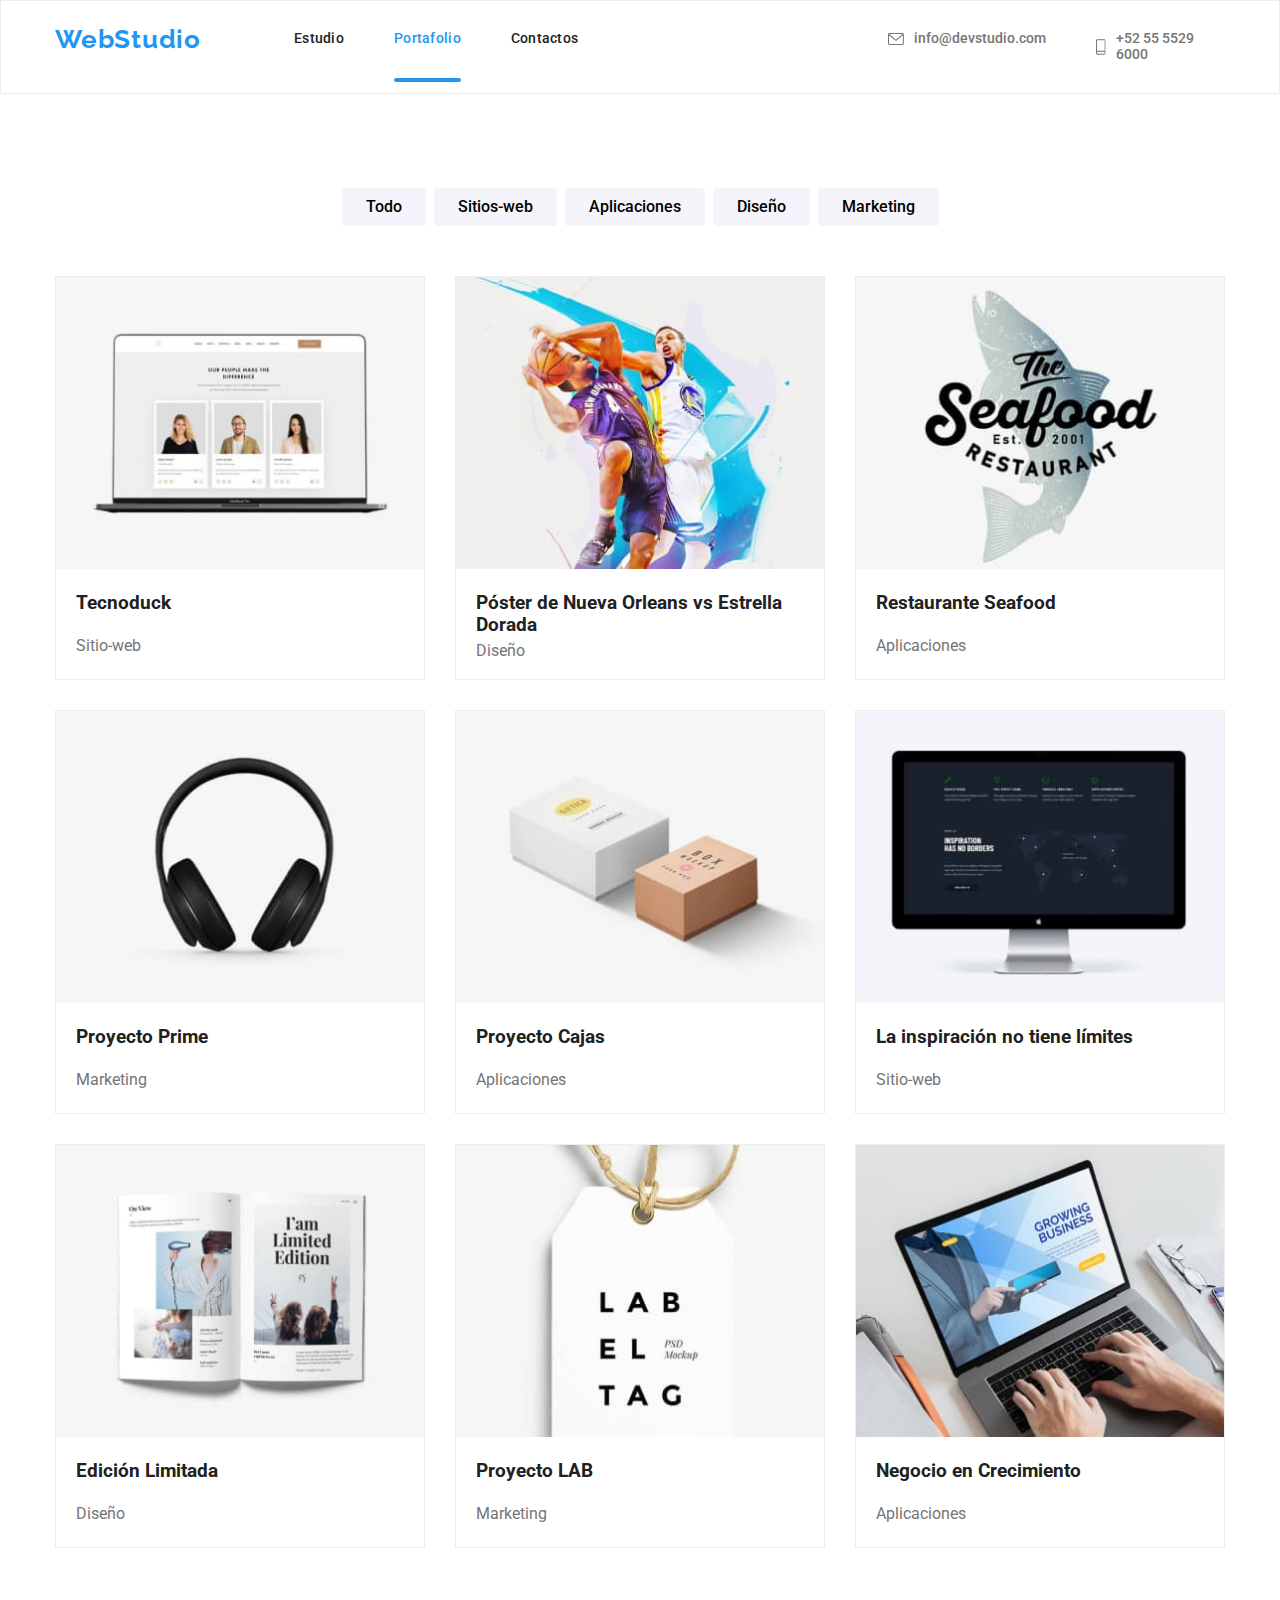
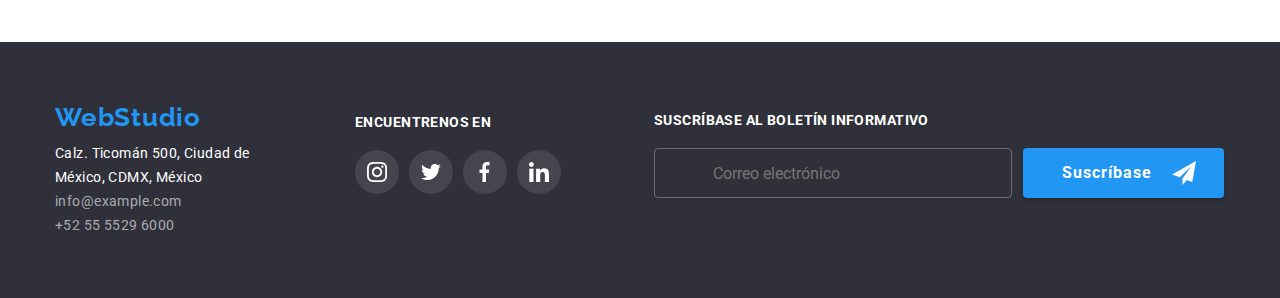
==== portfolio.html @ 2735260f "Initial commit" ====
<!DOCTYPE html>
<html lang="en">
  <head>
    <meta charset="UTF-8" />
    <meta http-equiv="X-UA-Compatible" content="IE=edge" />
    <meta name="viewport" content="width=device-width, initial-scale=1.0" />
    <title>Portafolio</title>
    <link
      rel="stylesheet"
      href="https://cdnjs.cloudflare.com/ajax/libs/modern-normalize/1.0.0/modern-normalize.min.css"
    />
    <link rel="stylesheet" href="./css/main.min.css" />
    <link rel="preconnect" href="https://fonts.googleapis.com" />
    <link rel="preconnect" href="https://fonts.gstatic.com" crossorigin />
    <link
      href="https://fonts.googleapis.com/css2?family=Raleway:ital,wght@0,100;0,200;0,300;0,400;0,500;0,600;0,700;0,800;0,900;1,100;1,200;1,300;1,400;1,500;1,600;1,700;1,800;1,900&family=Roboto:ital,wght@0,100;0,300;0,400;0,500;0,700;0,900;1,100;1,300;1,400;1,500;1,700;1,900&display=swap"
      rel="stylesheet"
    />
  </head>
  <body>
    <header class="header">
      <section>
        <div class="flex container">
          <a class="header__logo logo" href="./index.html">WebStudio</a>
          <nav>
            <ul class="navigation">
              <li class="navigation__page">
                <a href="./index.html">Estudio</a>
              </li>
              <li class="navigation__page current">
                <a href="./portfolio.html">Portafolio</a>
              </li>
              <li class="navigation__page">
                <a href="./contactos.html">Contactos</a>
              </li>
            </ul>
          </nav>
          <ul class="header__contact flex">
            <li class="header__contact-division">
              <a class="header__mail" href="mailto:info@devstudio.com">
                <svg class="header__icon" width="16" height="12">
                  <use
                    href="./images/icons.svg#icon-sobre"
                    width="16"
                    height="12"
                  ></use>
                </svg>
                info@devstudio.com</a
              >
            </li>
            <li>
              <a class="header__phone" href="tel:+525555296000">
                <svg class="header__icon" width="10" height="16">
                  <use href="./images/icons.svg#icon-tel"></use>
                </svg>
                +52 55 5529 6000</a
              >
            </li>
          </ul>
        </div>
      </section>
    </header>
    <main>
      <section class="section">
        <div class="container">
          <ul class="categories__filter flex">
            <li>
              <button class="categories all" type="button">Todo</button>
            </li>
            <li>
              <button class="categories sites" type="button">Sitios-web</button>
            </li>
            <li>
              <button class="categories apps" type="button">
                Aplicaciones
              </button>
            </li>
            <li>
              <button class="categories design" type="button">Diseño</button>
            </li>
            <li>
              <button class="categories marketing" type="button">
                Marketing
              </button>
            </li>
          </ul>
          <ul class="projects flex">
            <li class="projects__card">
              <a href class="not-hv">
                <div class="projects__overlay">
                <img
                  src="./images/tecnoduck.jpg"
                  alt="Tecnoduck"
                  width="370"
                  height="294"
                />
                <span class="projects__overlay-text">
                  Tecnoduck es una plataforma de distribución de coronavirus de última generación. Las compañías usan esta plataforma para el espionaje digital y los ataques a los servidores seguros de la competencia.
                </span>
              </div>
                <div class="projects__type">
                  <h3 class="projects__title">Tecnoduck</h3>
                  <p>Sitio-web</p>
                </div>
              </a>
            </li>
            <li class="projects__card">
              <a href class="not-hv">
                <div class="projects__overlay">
                <img
                  src="./images/poster.jpg"
                  alt="Poster basket"
                  width="370"
                  height="294"
                />
                <span class="projects__overlay-text">
                  Tecnoduck es una plataforma de distribución de coronavirus de última generación. Las compañías usan esta plataforma para el espionaje digital y los ataques a los servidores seguros de la competencia.
                </span>
              </div>
                <div class="projects__type">
                  <h3 class="basket">
                      Póster de Nueva Orleans vs Estrella Dorada
                  </h3>
                <p>Diseño</p>
              </div></a>
            </li>
            <li class="projects__card">
              <a href class="not-hv">
                <div class="projects__overlay">
                <img
                  src="./images/seafood.jpg"
                  alt="Restaurante Seafood"
                  width="370"
                  height="294"
                />
                <span class="projects__overlay-text">
                  Tecnoduck es una plataforma de distribución de coronavirus de última generación. Las compañías usan esta plataforma para el espionaje digital y los ataques a los servidores seguros de la competencia.
                </span>
              </div>
                <div class="projects__type">
                  <h3 class="projects__title">Restaurante Seafood</h3>
                  <p>Aplicaciones</p>
                </div>
              </a>
            </li>
            <li class="projects__card">
              <a href class="not-hv">
                <div class="projects__overlay">
                <img
                  src="./images/prime.jpg"
                  alt="Proyecto Prime"
                  width="370"
                  height="294"
                />
                <span class="projects__overlay-text">
                  Tecnoduck es una plataforma de distribución de coronavirus de última generación. Las compañías usan esta plataforma para el espionaje digital y los ataques a los servidores seguros de la competencia.
                </span>
              </div>
                <div class="projects__type">
                  <h3 class="projects__title">Proyecto Prime</h3>
                  <p>Marketing</p>
                </div>
              </a>
            </li>
            <li class="projects__card">
              <a href class="not-hv">
                <div class="projects__overlay">
                <img
                  src="./images/boxes.jpg"
                  alt="Proyecto cajas"
                  width="370"
                  height="294"
                />
                <span class="projects__overlay-text">
                  Tecnoduck es una plataforma de distribución de coronavirus de última generación. Las compañías usan esta plataforma para el espionaje digital y los ataques a los servidores seguros de la competencia.
                </span>
              </div>
                <div class="projects__type">
                  <h3 class="projects__title">Proyecto Cajas</h3>
                  <p>Aplicaciones</p>
                </div>
              </a>
            </li>
            <li class="projects__card">
              <a href class="not-hv">
                <div class="projects__overlay">
                <img
                  src="./images/inspiration.jpg"
                  alt="La inspiración no tiene límites"
                  width="370"
                  height="294"
                />
                <span class="projects__overlay-text">
                  Tecnoduck es una plataforma de distribución de coronavirus de última generación. Las compañías usan esta plataforma para el espionaje digital y los ataques a los servidores seguros de la competencia.
                </span>
              </div>
                <div class="projects__type">
                  <h3 class="projects__title">La inspiración no tiene límites</h3>
                  <p>Sitio-web</p>
                </div>
              </a>
            </li>
            <li class="projects__card">
              <a href class="not-hv">
                <div class="projects__overlay">
                <img
                  src="./images/limited.jpg"
                  alt="Edición limitada"
                  width="370"
                  height="294"
                />
                <span class="projects__overlay-text">
                  Tecnoduck es una plataforma de distribución de coronavirus de última generación. Las compañías usan esta plataforma para el espionaje digital y los ataques a los servidores seguros de la competencia.
                </span>
              </div>
                <div class="projects__type">
                  <h3 class="projects__title">Edición Limitada</h3>
                  <p>Diseño</p>
                </div>
              </a>
            </li>
            <li class="projects__card">
              <a href class="not-hv">
                <div class="projects__overlay">
                <img
                  src="./images/lab.jpg"
                  alt="Proyecto LAB"
                  width="370"
                  height="294"
                />
                <span class="projects__overlay-text">
                  Tecnoduck es una plataforma de distribución de coronavirus de última generación. Las compañías usan esta plataforma para el espionaje digital y los ataques a los servidores seguros de la competencia.
                </span>
              </div>
                <div class="projects__type">
                  <h3 class="projects__title">Proyecto LAB</h3>
                  <p>Marketing</p>
                </div>
              </a>
            </li>
            <li class="projects__card">
              <a href class="not-hv">
                <div class="projects__overlay">
                <img
                  src="./images/growing.jpg"
                  alt="Negocio en crecimiento"
                  width="370"
                  height="294"
                />
                <span class="projects__overlay-text">
                  Tecnoduck es una plataforma de distribución de coronavirus de última generación. Las compañías usan esta plataforma para el espionaje digital y los ataques a los servidores seguros de la competencia.
                </span>
              </div>
                <div class="projects__type">
                  <h3 class="projects__title">Negocio en Crecimiento</h3>
                  <p>Aplicaciones</p>
                </div>
              </a>
            </li>
          </ul>
        </div>
      </section>
    </main>
    <footer class="footer">
      <section>
        <div class="flex container">
          <div>
          <a class="logo" href="./index.html">WebStudio</a>
          <address>Calz. Ticomán 500, Ciudad de México, CDMX, México</address>
          <ul class="footer__info">
            <li>
              <a
                class="footer__contact footer-mail"
                href="mailto:info@example.com"
                >info@example.com</a
              >
            </li>
            <li>
              <a class="footer__contact footer-phone" href="tel:+525555296000"
                >+52 55 5529 6000</a
              >
            </li>
          </ul>
        </div>
        <div class="footer__social-media">
          <h3 class="footer__sm-title">ENCUENTRENOS EN</h3>
          <ul class="footer__sm-list list">
            <li class="sm-item">
              <a href="https://www.instagram.com/" target="_blank" rel="noopener noreferrer" class="footer__sm-circle">
                <svg class="footer__smc-icon">
                  <use href="./images/icons.svg#icon-igfoot"></use>
                </svg>
              </a>
            </li>
            <li class="sm-item">
              <a href="https://twitter.com/" target="_blank" rel="noopener noreferrer" class="footer__sm-circle">
                <svg class="footer__smc-icon">
                  <use href="./images/icons.svg#icon-twfoot"></use>
                </svg>
              </a>
            </li>
            <li class="sm-item">
              <a href="https://www.facebook.com/"  target="_blank" rel="noopener noreferrer"class="footer__sm-circle">
                <svg class="footer__smc-icon">
                  <use href="./images/icons.svg#icon-fbfoot"></use>
                </svg>
              </a>
            </li>
            <li class="sm-item">
              <a href="https://www.linkedin.com/signup" target="_blank" rel="noopener noreferrer" class="footer__sm-circle">
                <svg class="footer__smc-icon">
                  <use href="./images/icons.svg#icon-linfoot"></use>
                </svg>
              </a>
            </li>
          </ul>
        </div>
        <div class="footer__form">
          <h3 class="footer__subscribe">SUSCRÍBASE AL BOLETÍN INFORMATIVO</h3>
          <form class="flex footer__justify">
            <label>
              <input class="footer__input" type="email" name="email" placeholder="Correo electrónico"/>
            </label>
            <label>
              <button class="footer__submit" type="submit">
                <span class="flex">Suscríbase <svg class="footer__send-icon">
                  <use href="./images/icons.svg#footer__send-icon"></use>
                </svg></span>
              </button>
            </label>
          </form>
        </div>
      </section>
    </footer>
  </body>
</html>
---- css/main.min.css ----
html {
  box-sizing: border-box;
}

*,
*::after,
*::before {
  box-sizing: inherit;
}

h1,
h2,
h3,
h4,
h5,
h6,
p {
  margin: 0 auto;
}

body {
  font-family: roboto, sans-serif;
  font-style: normal;
  color: #212121;
}

.section {
  padding: 94px 0;
}

.semi-section {
  padding: 94px 0 0 0;
}

.container {
  width: 1200px;
  padding: 0 15px;
  margin: 0 auto;
}

img {
  display: block;
  max-width: 100%;
  height: auto;
}

button {
  cursor: pointer;
}
button:focus, button:hover {
  color: #2196f3;
}

.flex {
  display: flex;
}

ul {
  list-style: none;
  padding-left: 0;
  margin: 0;
}

a {
  color: inherit;
  text-decoration: none;
}

a:hover,
a:focus {
  color: #2196f3;
}

.center {
  text-align: center;
}

.logo {
  font-family: "Raleway";
  font-weight: 700;
  font-size: 26px;
  line-height: 1.2;
  letter-spacing: 0.03em;
  color: #2196f3;
}

.header {
  background: #fff;
  border: 1px solid #ececec;
}
.header__contact {
  margin-left: 310px;
  padding: 30px 0px;
  font-weight: 500;
  font-size: 14px;
  line-height: 1.14;
}
.header__contact-division {
  margin-right: 50px;
}
.header__mail, .header__phone {
  display: flex;
  color: #757575;
  align-items: center;
}
.header__mail:hover .header__icon, .header__mail:focus .header__icon, .header__phone:hover .header__icon, .header__phone:focus .header__icon {
  fill: #2196f3;
  color: #2196f3;
}
.header__icon {
  margin-right: 10px;
  fill: #757575;
}
.header__logo {
  padding: 23px 0;
}

.navigation {
  display: flex;
  margin-left: 93px;
  padding: 30px 0;
  font-weight: 500;
  font-size: 14px;
  line-height: 1.14;
  letter-spacing: 0.02em;
}
.navigation__page:not(:last-child) {
  margin-right: 50px;
}
.navigation__page.current {
  color: #2196f3;
}

.current::after {
  top: 31px;
  display: block;
  content: "";
  position: relative;
  width: 100%;
  height: 4px;
  background: #2196f3;
  border-radius: 2px;
}

.hero {
  padding: 200px 0;
  background: #2f303a;
  background: url(../images/banner.jpg);
  background-size: cover;
  background-repeat: no-repeat;
}
.hero .hero__title {
  width: 696px;
  margin: 0 auto 30px auto;
  font-weight: 900;
  font-size: 44px;
  line-height: 1.36;
  text-align: center;
  letter-spacing: 0.06em;
  color: #fff;
}
.hero__button {
  background: #2196f3;
  padding: 10px 32px;
  border-radius: 4px;
  margin: 0 auto;
  border: none;
}
.hero__button:hover, .hero__button:focus {
  background-color: #1784dd;
}
.hero__button-title {
  font-weight: 700;
  font-size: 16px;
  line-height: 1.88;
  color: #fff;
}

.features {
  padding: 0;
}
.features__box {
  width: 270px;
  height: 120px;
  border-radius: 4px;
  margin-bottom: 30px;
  padding: 25px 102.34px;
  background: #f5f4fa;
}
.features__title {
  margin-bottom: 10px;
  font-weight: 700;
  font-size: 14px;
  line-height: 1.14;
  letter-spacing: 0.03em;
}
.features__division {
  margin-right: 30px;
}
.features__text {
  font-weight: 400;
  font-size: 14px;
  line-height: 1.71;
  letter-spacing: 0.03em;
  color: #757575;
}

.operations {
  padding: 0;
  gap: 30.26px;
}

.operation {
  display: flex;
  width: 370px;
  height: 294px;
}
.operation__caption {
  display: flex;
  font-size: 14px;
  flex-wrap: wrap;
  align-content: center;
  letter-spacing: 0.03em;
  color: #fff;
}
.operation__title {
  margin: 0 auto 40px auto;
  font-weight: 700;
  font-size: 36px;
  line-height: 1.17;
  text-align: center;
  letter-spacing: 0.03em;
}

.keyboard {
  background-image: url(../images/keyboard.jpg);
}

.laptop {
  background-image: url(../images/laptop.jpg);
}

.tablet {
  background-image: url(../images/tablet.jpg);
}

.inv-box {
  width: 370px;
  display: flex;
  margin-top: 224px;
  background: rgba(47, 48, 58, 0.8);
}

.team {
  background: #f5f4fa;
}
.team__cards {
  justify-content: center;
  padding: 0;
}
.team__title {
  margin: 0 auto 35px auto;
  font-weight: 700;
  font-size: 36px;
  line-height: 1.17;
  text-align: center;
}

.card {
  width: 270px;
  height: 428px;
  background: #fff;
  box-shadow: 0px 1px 3px rgba(0, 0, 0, 0.12), 0px 1px 1px rgba(0, 0, 0, 0.14), 0px 2px 1px rgba(0, 0, 0, 0.2);
  border-radius: 0px 0px 4px 4px;
}
.card:not(:last-child) {
  margin-right: 36px;
}

.social-media {
  display: flex;
  justify-content: center;
  flex-wrap: wrap;
  gap: 10px;
  padding: 0;
}

.smcircle {
  display: flex;
  align-items: center;
  justify-content: center;
  border-radius: 50%;
  width: 44px;
  height: 44px;
  background-color: #fff;
}
.smcircle:hover, .smcircle:focus {
  background-color: #2196f3;
}
.smcircle:hover .smcircle__icon, .smcircle:focus .smcircle__icon {
  fill: #fff;
}
.smcircle__icon {
  fill: #afb1b8;
}

.member {
  width: 270px;
  height: 260px;
}
.member__description {
  padding: 30px 44px;
}
.member__andres {
  margin-bottom: 10px;
  font-weight: 500;
  font-size: 16px;
  line-height: 1.19;
  letter-spacing: 0.03em;
}
.member__carla {
  margin-bottom: 10px;
  font-weight: 500;
  font-size: 16px;
  line-height: 1.19;
  letter-spacing: 0.03em;
}
.member__mario {
  margin-bottom: 10px;
  font-weight: 500;
  font-size: 16px;
  line-height: 1.19;
  letter-spacing: 0.03em;
}
.member__pablo {
  margin-bottom: 10px;
  font-weight: 500;
  font-size: 16px;
  line-height: 1.19;
  letter-spacing: 0.03em;
}
.member__text {
  text-align: center;
  color: #757575;
}

.clients {
  display: flex;
  align-items: center;
  flex-wrap: wrap;
  gap: 30px;
  padding: 0;
}
.clients__title {
  font-size: 36px;
  line-height: 42px;
  text-align: center;
  letter-spacing: 0.03em;
  margin-bottom: 44.02px;
}
.clients__box {
  display: flex;
  align-items: center;
  justify-content: center;
  width: 170px;
  height: 81px;
  border: 1px solid #afb1b8;
  border-radius: 4px;
  cursor: pointer;
}
.clients__icon {
  width: 106px;
  height: 52.83px;
  fill: #afb1b8;
}
.clients__box:hover, .clients__box:focus {
  border: 1px solid #2196f3;
}
.clients__box:hover .clients__icon, .clients__box:focus .clients__icon {
  fill: #2196f3;
}

.categories {
  border-color: #f5f4fa;
  background-color: #f5f4fa;
  border-radius: 4px;
  padding: 6px 24px;
  line-height: 26px;
  font-weight: 500;
  font-size: 16px;
  border: none;
}
.categories:hover, .categories:focus {
  color: #fff;
  background-color: #2196f3;
  box-shadow: 0px 3px 1px rgba(0, 0, 0, 0.1), 0px 1px 2px rgba(0, 0, 0, 0.08), 0px 2px 2px rgba(0, 0, 0, 0.12);
}
.categories__filter {
  padding: 0;
  justify-content: center;
  gap: 8px;
}

.projects {
  margin: 50px 0 0 0;
  flex-wrap: wrap;
  padding: 0;
  gap: 30px;
}
.projects__card:hover, .projects__card:focus {
  box-shadow: 0px 1px 1px rgba(0, 0, 0, 0.12), 0px 4px 4px rgba(0, 0, 0, 0.06), 1px 4px 6px rgba(0, 0, 0, 0.16);
}
.projects__title {
  margin: 0 0 22px 0;
}
.projects__type {
  padding: 24px 20px;
}
.projects__type > p {
  color: #757575;
}
.projects__overlay {
  position: relative;
  overflow: hidden;
  width: 370;
  height: 294;
}
.projects__overlay-text {
  position: absolute;
  top: 0;
  left: 0;
  transform: translateY(100%);
  transition: transform 250ms cubic-bezier(0.4, 0, 0.2, 1);
  font-size: 18px;
  line-height: 28px;
  letter-spacing: 0.03em;
  color: #fff;
  padding: 63px 24px;
  background-color: rgba(33, 150, 243, 0.9);
}
.projects__card {
  width: 370px;
  height: 404px;
  border: 1px solid #eeeeee;
}

.not-hv:hover,
.not-hv:focus {
  color: black;
}

.not-hv:hover .projects__overlay-text,
.not-hv:focus .projects__overlay-text {
  transform: translateY(0);
}

.basket {
  margin: 0 0 6px 0;
}

.footer {
  padding: 60px 0;
  background: #2f303a;
}
.footer__submit {
  border: none;
  border-radius: 4px;
  padding: 13px 28px 13px 39px;
  background: #2196f3;
  box-shadow: 0px 4px 4px rgba(0, 0, 0, 0.15);
}
.footer__submit > span {
  font-weight: 700;
  font-size: 16px;
  letter-spacing: 0.06em;
  justify-content: center;
  align-items: center;
  flex-wrap: wrap;
  gap: 20px;
  color: #ffffff;
}
.footer__info {
  padding: 0;
  margin: 0;
}
.footer__form {
  padding-top: 10px;
  margin-left: 13px;
  width: 570px;
}
.footer__input {
  height: 50px;
  width: 358px;
  border-radius: 4px;
  background-color: rgba(0, 0, 0, 0);
  border: 1px solid rgba(255, 255, 255, 0.3);
}
.footer__input::placeholder {
  padding-left: 16px;
  font-family: "Roboto";
  font-style: normal;
  font-weight: 400;
  font-size: 16px;
  line-height: 20px;
}
.footer__subscribe {
  font-size: 14px;
  letter-spacing: 0.03em;
  color: #fff;
  margin-bottom: 20px;
  display: block;
}
.footer__send-icon {
  height: 24px;
  width: 24px;
}
.footer__justify {
  justify-content: space-between;
}
.footer__contact {
  font-weight: 400;
  font-size: 14px;
  line-height: 1.71;
  letter-spacing: 0.03em;
  color: rgba(255, 255, 255, 0.6);
}
.footer__social-media {
  padding-top: 12px;
  margin-left: 70px;
}
.footer__sm-list {
  width: 286px;
  display: flex;
  flex-wrap: wrap;
  gap: 10px;
}
.footer__sm-title {
  font-size: 14px;
  letter-spacing: 0.03em;
  color: #fff;
  margin-bottom: 20px;
}
.footer__sm-circle {
  display: flex;
  align-items: center;
  justify-content: center;
  border-radius: 50%;
  width: 44px;
  height: 44px;
  background-color: rgba(255, 255, 255, 0.1);
}
.footer__sm-circle:hover, .footer__sm-circle:focus {
  background-color: #2196f3;
}
.footer__smc-icon {
  width: 20px;
  height: 20px;
  fill: #fff;
}

address {
  width: 230px;
  font-style: inherit;
  font-weight: 400;
  font-size: 14px;
  line-height: 1.71;
  letter-spacing: 0.03em;
  color: #fff;
  margin-top: 9px;
}

.backdrop {
  position: fixed;
  top: 0;
  left: 0;
  width: 100%;
  height: 100%;
  opacity: 1;
  visibility: visible;
  pointer-events: visible;
  background-color: rgba(0, 0, 0, 0.2);
  transition: opacity 250ms cubic-bezier(0.4, 0, 0.2, 1);
}

.modal {
  position: absolute;
  top: 50%;
  left: 50%;
  background-color: #fff;
  box-shadow: 0px 1px 3px rgba(0, 0, 0, 0.12), 0px 1px 1px rgba(0, 0, 0, 0.14), 0px 2px 1px rgba(0, 0, 0, 0.2);
  border-radius: 4px;
  transform: translate(-50%, -50%);
  transition: transform 250ms cubic-bezier(0.4, 0, 0.2, 1);
}
.modal__x-close {
  top: 8px;
  width: 30px;
  left: 490px;
  height: 30px;
  position: absolute;
  text-align: center;
  background: white;
  border: 1px solid rgba(0, 0, 0, 0.1);
  border-radius: 50%;
}
.modal__x-close:hover, .modal__x-close:focus {
  fill: #2196f3;
}
.modal__content {
  padding: 40px;
}
.modal__content > h2 {
  display: flex;
  font-size: 20px;
  margin-bottom: 12px;
  letter-spacing: 0.03em;
  justify-content: center;
}

.form {
  display: block;
}
.form__data {
  width: 448px;
  height: 40px;
  border-radius: 4px;
  margin-bottom: 10px;
  border: 1px solid rgba(33, 33, 33, 0.2);
}
.form__comments {
  width: 100%;
  resize: none;
  padding: 12px 16px;
  margin-bottom: 20px;
  border: 1px solid rgba(33, 33, 33, 0.2);
}
.form__data::placeholder {
  color: #757575;
}
.form__terms {
  width: 425px;
  margin: 0 auto 8px;
  justify-content: center;
  color: #757575;
}
.form__phone {
  position: absolute;
  top: 82%;
  width: 13px;
  height: 13px;
  right: 418px;
}
.form__mail {
  position: absolute;
  right: 418px;
  top: 82%;
  width: 15px;
  height: 12px;
}
.form__submit-button {
  border: none;
  width: 200px;
  height: 50px;
  border-radius: 4px;
  background: #188ce8;
  box-shadow: 0px 4px 4px rgba(0, 0, 0, 0.15);
}
.form__submit-button-txt {
  font-weight: 700;
  font-size: 16px;
  letter-spacing: 0.06em;
  color: #fff;
}
.form__submit-button:focus, .form__submit-button:hover {
  background-color: #1784dd;
}
.form__submit {
  margin: 0 125px;
}

label > p {
  color: #757575;
}

.is-hidden {
  visibility: hidden;
  opacity: 0;
  pointer-events: none;
}

.main-contact:hover,
.main-contact:focus {
  outline-color: #2196f3;
  border-color: #2196f3;
  fill: #2196f3;
}

label:hover,
label:focus {
  outline-color: #2196f3;
  border-color: #2196f3;
  fill: #2196f3;
}

label {
  position: relative;
}

input {
  position: relative;
  padding: 0 42px;
}

.person {
  position: absolute;
  left: 17px;
  top: 30px;
  width: 12px;
  height: 12px;
}

.checkbox {
  margin-right: 7px;
}

/*# sourceMappingURL=main.min.css.map */
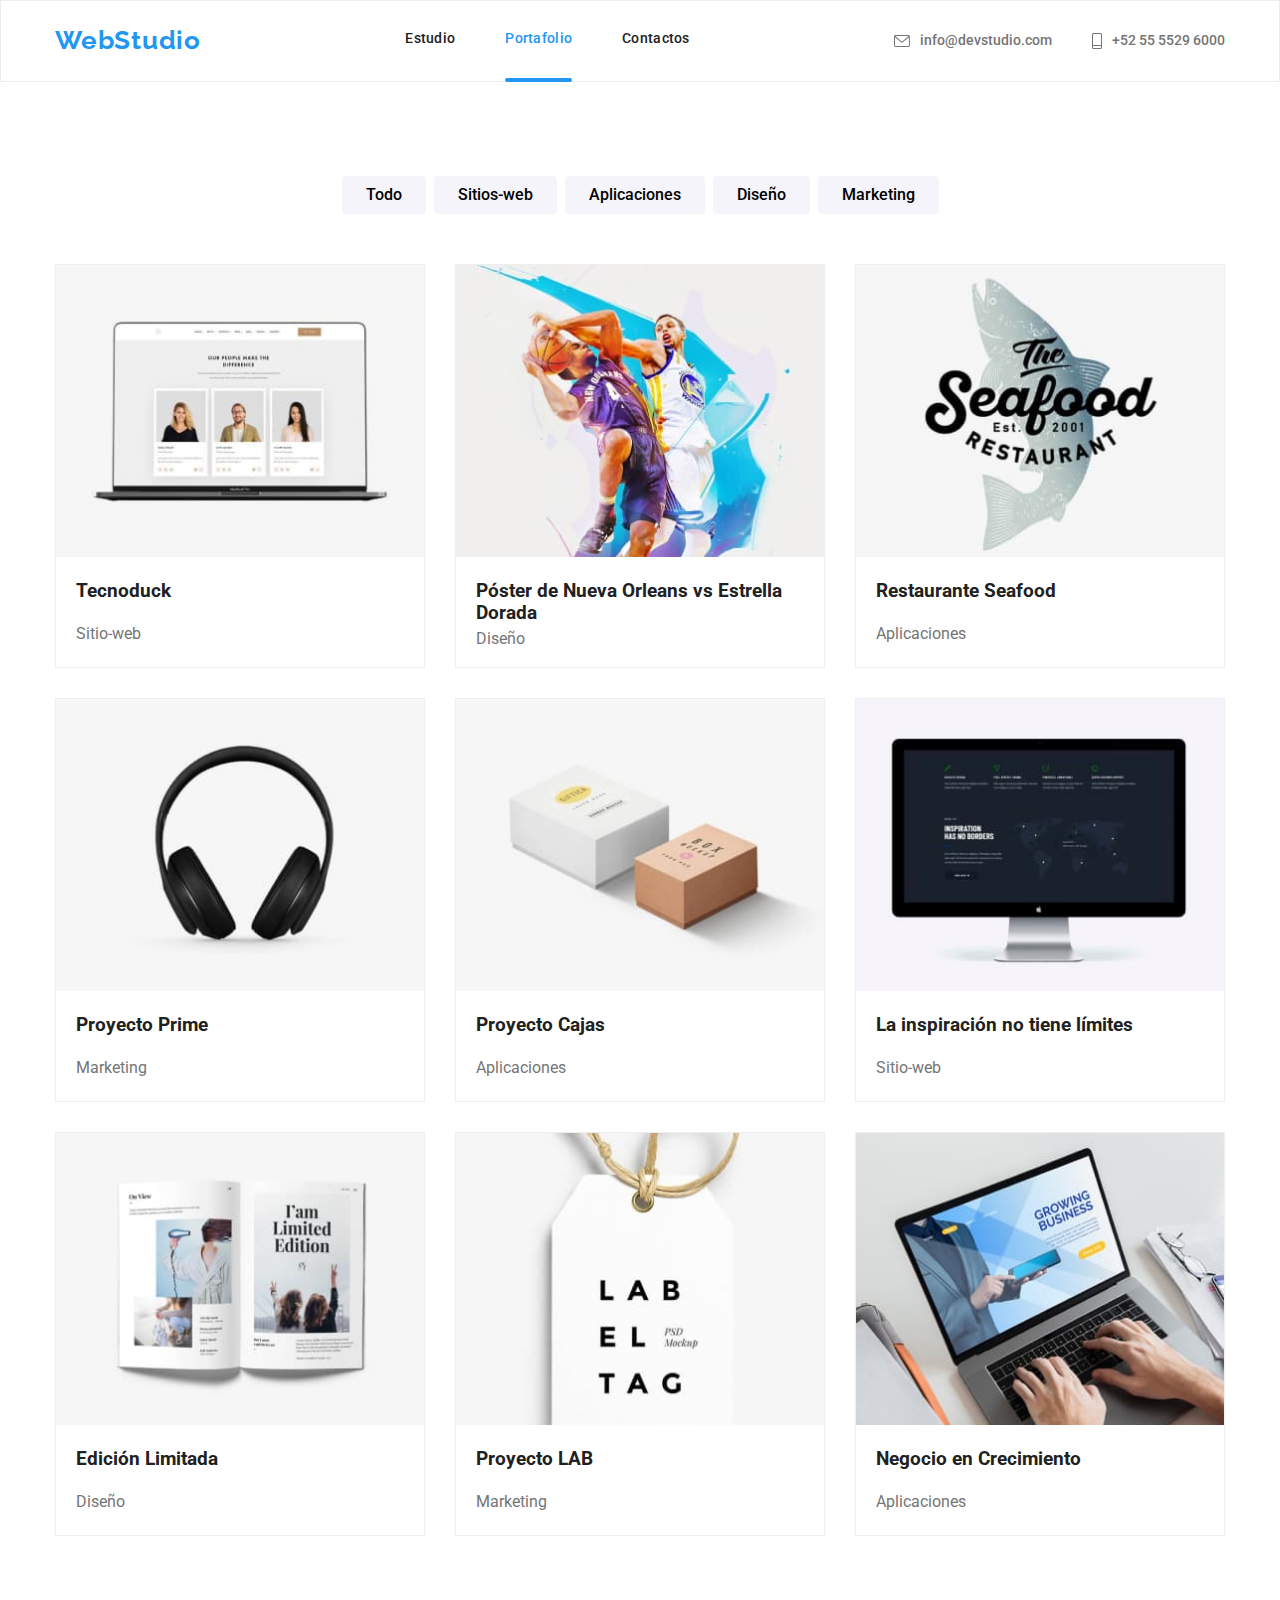
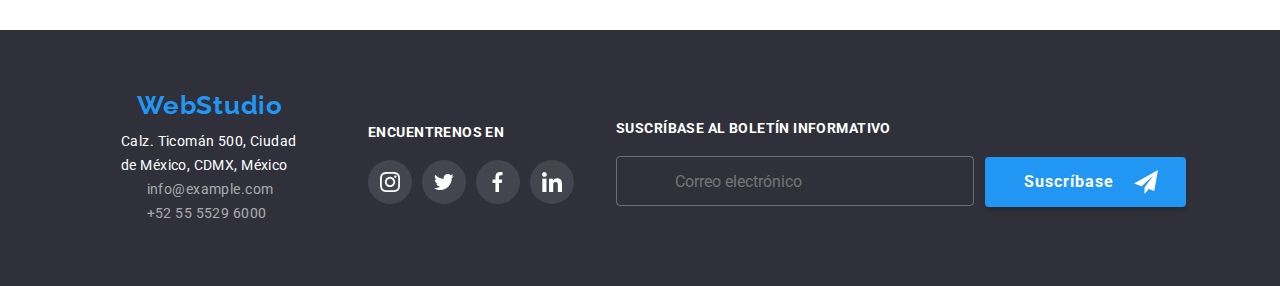
==== commit 457d754d: "Media 2 Set" ====
--- a/portfolio.html
+++ b/portfolio.html
@@ -20,7 +20,7 @@
   <body>
     <header class="header">
       <section>
-        <div class="flex container">
+        <div class="mbl container">
           <a class="header__logo logo" href="./index.html">WebStudio</a>
           <nav>
             <ul class="navigation">
@@ -263,10 +263,10 @@
     </main>
     <footer class="footer">
       <section>
-        <div class="flex container">
-          <div>
+        <div class="mbl foot container">
+          <div class="address">
           <a class="logo" href="./index.html">WebStudio</a>
-          <address>Calz. Ticomán 500, Ciudad de México, CDMX, México</address>
+          <address class="address__content">Calz. Ticomán 500, Ciudad de México, CDMX, México</address>
           <ul class="footer__info">
             <li>
               <a
@@ -317,17 +317,15 @@
         </div>
         <div class="footer__form">
           <h3 class="footer__subscribe">SUSCRÍBASE AL BOLETÍN INFORMATIVO</h3>
-          <form class="flex footer__justify">
+          <form class="footer__justify">
             <label>
               <input class="footer__input" type="email" name="email" placeholder="Correo electrónico"/>
             </label>
-            <label>
               <button class="footer__submit" type="submit">
                 <span class="flex">Suscríbase <svg class="footer__send-icon">
                   <use href="./images/icons.svg#footer__send-icon"></use>
                 </svg></span>
               </button>
-            </label>
           </form>
         </div>
       </section>
--- a/css/main.min.css
+++ b/css/main.min.css
@@ -33,7 +33,7 @@
 }
 
 .container {
-  width: 1200px;
+  max-width: 1200px;
   padding: 0 15px;
   margin: 0 auto;
 }
@@ -63,6 +63,7 @@
 
 a {
   color: inherit;
+  cursor: pointer;
   text-decoration: none;
 }
 
@@ -89,14 +90,10 @@
   border: 1px solid #ececec;
 }
 .header__contact {
-  margin-left: 310px;
-  padding: 30px 0px;
+  line-height: 1.14;
   font-weight: 500;
   font-size: 14px;
-  line-height: 1.14;
-}
-.header__contact-division {
-  margin-right: 50px;
+  display: none;
 }
 .header__mail, .header__phone {
   display: flex;
@@ -116,8 +113,7 @@
 }
 
 .navigation {
-  display: flex;
-  margin-left: 93px;
+  display: none;
   padding: 30px 0;
   font-weight: 500;
   font-size: 14px;
@@ -131,6 +127,25 @@
   color: #2196f3;
 }
 
+@media (min-width: 768px) {
+  .navigation {
+    display: flex;
+  }
+}
+@media (min-width: 768px) and (max-width: 1199px) {
+  .header__contact {
+    gap: 10px;
+    display: flex;
+    flex-wrap: wrap;
+    max-width: 200px;
+  }
+}
+@media (min-width: 1200px) {
+  .header__contact {
+    gap: 40px;
+    display: flex;
+  }
+}
 .current::after {
   top: 31px;
   display: block;
@@ -142,16 +157,40 @@
   border-radius: 2px;
 }
 
+.mbl {
+  display: flex;
+  align-items: center;
+  justify-content: space-between;
+}
+.mbl__menu {
+  border: none;
+  display: flex;
+  background: none;
+}
+.mbl__menu:hover, .mbl__menu:focus {
+  fill: #2196f3;
+}
+.mbl__title {
+  gap: 30px;
+  display: flex;
+  flex-wrap: wrap;
+  max-width: 900px;
+  padding: 200px 0;
+}
+
+@media (min-width: 768px) {
+  .mbl__menu {
+    display: none;
+  }
+}
 .hero {
-  padding: 200px 0;
   background: #2f303a;
   background: url(../images/banner.jpg);
   background-size: cover;
   background-repeat: no-repeat;
 }
-.hero .hero__title {
+.hero__title {
   width: 696px;
-  margin: 0 auto 30px auto;
   font-weight: 900;
   font-size: 44px;
   line-height: 1.36;
@@ -177,14 +216,28 @@
 }
 
 .features {
-  padding: 0;
+  gap: 30px;
+  padding: 0 24px;
+  flex-wrap: wrap;
+  justify-content: center;
+}
+@media (min-width: 1200px) {
+  .features {
+    justify-content: space-between;
+    flex-wrap: nowrap;
+    padding: 0;
+  }
+}
+.features__container {
+  max-width: 450px;
 }
 .features__box {
-  width: 270px;
-  height: 120px;
+  width: 100%;
+  display: flex;
   border-radius: 4px;
   margin-bottom: 30px;
   padding: 25px 102.34px;
+  justify-content: center;
   background: #f5f4fa;
 }
 .features__title {
@@ -194,9 +247,6 @@
   line-height: 1.14;
   letter-spacing: 0.03em;
 }
-.features__division {
-  margin-right: 30px;
-}
 .features__text {
   font-weight: 400;
   font-size: 14px;
@@ -205,9 +255,21 @@
   color: #757575;
 }
 
+@media (min-width: 481px) and (max-width: 1199px) {
+  .features__container {
+    max-width: 354px;
+  }
+}
+@media (min-width: 1200px) {
+  .features__container {
+    max-width: 270px;
+  }
+}
 .operations {
+  justify-content: center;
+  flex-wrap: wrap;
+  gap: 30px;
   padding: 0;
-  gap: 30.26px;
 }
 
 .operation {
@@ -256,7 +318,23 @@
 }
 .team__cards {
   justify-content: center;
+  max-width: 480px;
+  flex-wrap: wrap;
+  margin: auto;
   padding: 0;
+  gap: 30px;
+}
+@media (min-width: 1200px) {
+  .team__cards {
+    justify-content: space-between;
+    min-width: 100%;
+  }
+}
+@media (min-width: 768px) and (max-width: 1199px) {
+  .team__cards {
+    margin: auto;
+    max-width: 768px;
+  }
 }
 .team__title {
   margin: 0 auto 35px auto;
@@ -273,9 +351,6 @@
   box-shadow: 0px 1px 3px rgba(0, 0, 0, 0.12), 0px 1px 1px rgba(0, 0, 0, 0.14), 0px 2px 1px rgba(0, 0, 0, 0.2);
   border-radius: 0px 0px 4px 4px;
 }
-.card:not(:last-child) {
-  margin-right: 36px;
-}
 
 .social-media {
   display: flex;
@@ -345,11 +420,26 @@
 }
 
 .clients {
-  display: flex;
-  align-items: center;
-  flex-wrap: wrap;
+  justify-content: center;
+  max-width: 480px;
+  flex-wrap: wrap;
+  display: flex;
+  margin: auto;
+  padding: 0;
   gap: 30px;
-  padding: 0;
+}
+@media (min-width: 768px) and (max-width: 1199px) {
+  .clients {
+    margin: auto;
+    max-width: 768px;
+    justify-content: center;
+  }
+}
+@media (min-width: 1200px) {
+  .clients {
+    justify-content: space-between;
+    min-width: 100%;
+  }
 }
 .clients__title {
   font-size: 36px;
@@ -359,14 +449,19 @@
   margin-bottom: 44.02px;
 }
 .clients__box {
-  display: flex;
+  height: 81px;
+  display: flex;
+  cursor: pointer;
+  min-width: 155px;
+  border-radius: 4px;
   align-items: center;
   justify-content: center;
-  width: 170px;
-  height: 81px;
   border: 1px solid #afb1b8;
-  border-radius: 4px;
-  cursor: pointer;
+}
+@media (min-width: 480px) {
+  .clients__box {
+    width: 170px;
+  }
 }
 .clients__icon {
   width: 106px;
@@ -396,12 +491,14 @@
   box-shadow: 0px 3px 1px rgba(0, 0, 0, 0.1), 0px 1px 2px rgba(0, 0, 0, 0.08), 0px 2px 2px rgba(0, 0, 0, 0.12);
 }
 .categories__filter {
+  justify-content: center;
+  flex-wrap: wrap;
   padding: 0;
-  justify-content: center;
   gap: 8px;
 }
 
 .projects {
+  justify-content: center;
   margin: 50px 0 0 0;
   flex-wrap: wrap;
   padding: 0;
@@ -464,11 +561,19 @@
 }
 .footer__submit {
   border: none;
+  display: flex;
+  margin: 20px auto;
   border-radius: 4px;
   padding: 13px 28px 13px 39px;
   background: #2196f3;
   box-shadow: 0px 4px 4px rgba(0, 0, 0, 0.15);
 }
+@media (min-width: 1200px) {
+  .footer__submit {
+    display: inline;
+    margin: 20px 0 0;
+  }
+}
 .footer__submit > span {
   font-weight: 700;
   font-size: 16px;
@@ -484,16 +589,35 @@
   margin: 0;
 }
 .footer__form {
-  padding-top: 10px;
-  margin-left: 13px;
-  width: 570px;
+  display: flex;
+  width: 100%;
+  flex-wrap: wrap;
+}
+@media (min-width: 1200px) {
+  .footer__form {
+    display: inline;
+    padding-top: 10px;
+    width: 570px;
+  }
 }
 .footer__input {
   height: 50px;
-  width: 358px;
+  width: 450px;
   border-radius: 4px;
   background-color: rgba(0, 0, 0, 0);
   border: 1px solid rgba(255, 255, 255, 0.3);
+}
+@media (min-width: 1200px) {
+  .footer__input {
+    width: 358px;
+    display: inline;
+    margin-right: 7px;
+  }
+}
+@media (max-width: 479px) {
+  .footer__input {
+    width: 270px;
+  }
 }
 .footer__input::placeholder {
   padding-left: 16px;
@@ -510,12 +634,26 @@
   margin-bottom: 20px;
   display: block;
 }
+@media (min-width: 1200px) {
+  .footer__subscribe {
+    margin: auto;
+    display: inline;
+  }
+}
 .footer__send-icon {
   height: 24px;
   width: 24px;
 }
 .footer__justify {
-  justify-content: space-between;
+  width: 100%;
+  display: flex;
+  flex-wrap: wrap;
+  justify-content: center;
+}
+@media (min-width: 1200px) {
+  .footer__justify {
+    display: inline-block;
+  }
 }
 .footer__contact {
   font-weight: 400;
@@ -526,19 +664,24 @@
 }
 .footer__social-media {
   padding-top: 12px;
-  margin-left: 70px;
 }
 .footer__sm-list {
-  width: 286px;
   display: flex;
   flex-wrap: wrap;
   gap: 10px;
 }
 .footer__sm-title {
+  display: flex;
   font-size: 14px;
+  margin-bottom: 20px;
   letter-spacing: 0.03em;
   color: #fff;
-  margin-bottom: 20px;
+  justify-content: center;
+}
+@media (min-width: 1200px) {
+  .footer__sm-title {
+    display: inherit;
+  }
 }
 .footer__sm-circle {
   display: flex;
@@ -558,15 +701,39 @@
   fill: #fff;
 }
 
-address {
+.address {
+  width: 232px;
+  display: flex;
+  flex-wrap: wrap;
+  justify-content: center;
+}
+.address__content {
   width: 230px;
+  margin-top: 9px;
+  padding: 0 26px;
+  font-size: 14px;
+  font-weight: 400;
+  line-height: 1.71;
   font-style: inherit;
-  font-weight: 400;
-  font-size: 14px;
-  line-height: 1.71;
   letter-spacing: 0.03em;
   color: #fff;
-  margin-top: 9px;
+}
+
+.foot {
+  justify-content: center;
+  max-width: 680px;
+  flex-wrap: wrap;
+  gap: 42px;
+}
+@media (min-width: 1200px) {
+  .foot {
+    min-width: 1200px;
+  }
+}
+@media (min-width: 768px) and (max-width: 1199px) {
+  .foot {
+    justify-content: space-between;
+  }
 }
 
 .backdrop {
@@ -723,4 +890,79 @@
   margin-right: 7px;
 }
 
+.menu {
+  top: 50%;
+  left: 50%;
+  width: 100%;
+  height: 100%;
+  position: fixed;
+  background-color: #fff;
+  transform: translate(-50%, -50%);
+  transition: transform 250ms cubic-bezier(0.4, 0, 0.2, 1);
+}
+.menu__content {
+  height: 100%;
+  flex-wrap: wrap;
+  padding: 48px 40px;
+}
+.menu__x-close {
+  top: 21px;
+  right: 25.33px;
+  position: absolute;
+  text-align: center;
+  background: none;
+  border: none;
+}
+.menu__x-close:hover, .menu__x-close:focus {
+  fill: #2196f3;
+}
+.menu__navigation {
+  width: 100%;
+  font-size: 40px;
+  font-weight: 500;
+  max-height: 210px;
+  line-height: 47px;
+  letter-spacing: 0.02em;
+}
+.menu__navigation > li {
+  margin: 16px 0;
+}
+.menu__contact {
+  max-height: 102px;
+  width: 100%;
+}
+.menu__contact > li:not(:last-child) {
+  margin-bottom: 32px;
+}
+.menu__phone {
+  font-weight: 500;
+  font-size: 34px;
+  line-height: 40px;
+  margin-bottom: 32px;
+  color: #2196f3;
+}
+.menu__mail {
+  color: #757575;
+  font-weight: 500;
+  font-size: 24px;
+  line-height: 28px;
+  letter-spacing: 0.02em;
+}
+.menu__sm {
+  justify-content: space-between;
+  color: rgba(0, 0, 0, 0.2);
+  max-height: 28.75px;
+  font-size: 25px;
+  width: 100%;
+}
+.menu__sm > li {
+  display: flex;
+  font-size: 16px;
+  font-weight: 500;
+  line-height: 22px;
+  align-items: center;
+  color: #2196f3;
+  letter-spacing: 0.02em;
+}
+
 /*# sourceMappingURL=main.min.css.map */
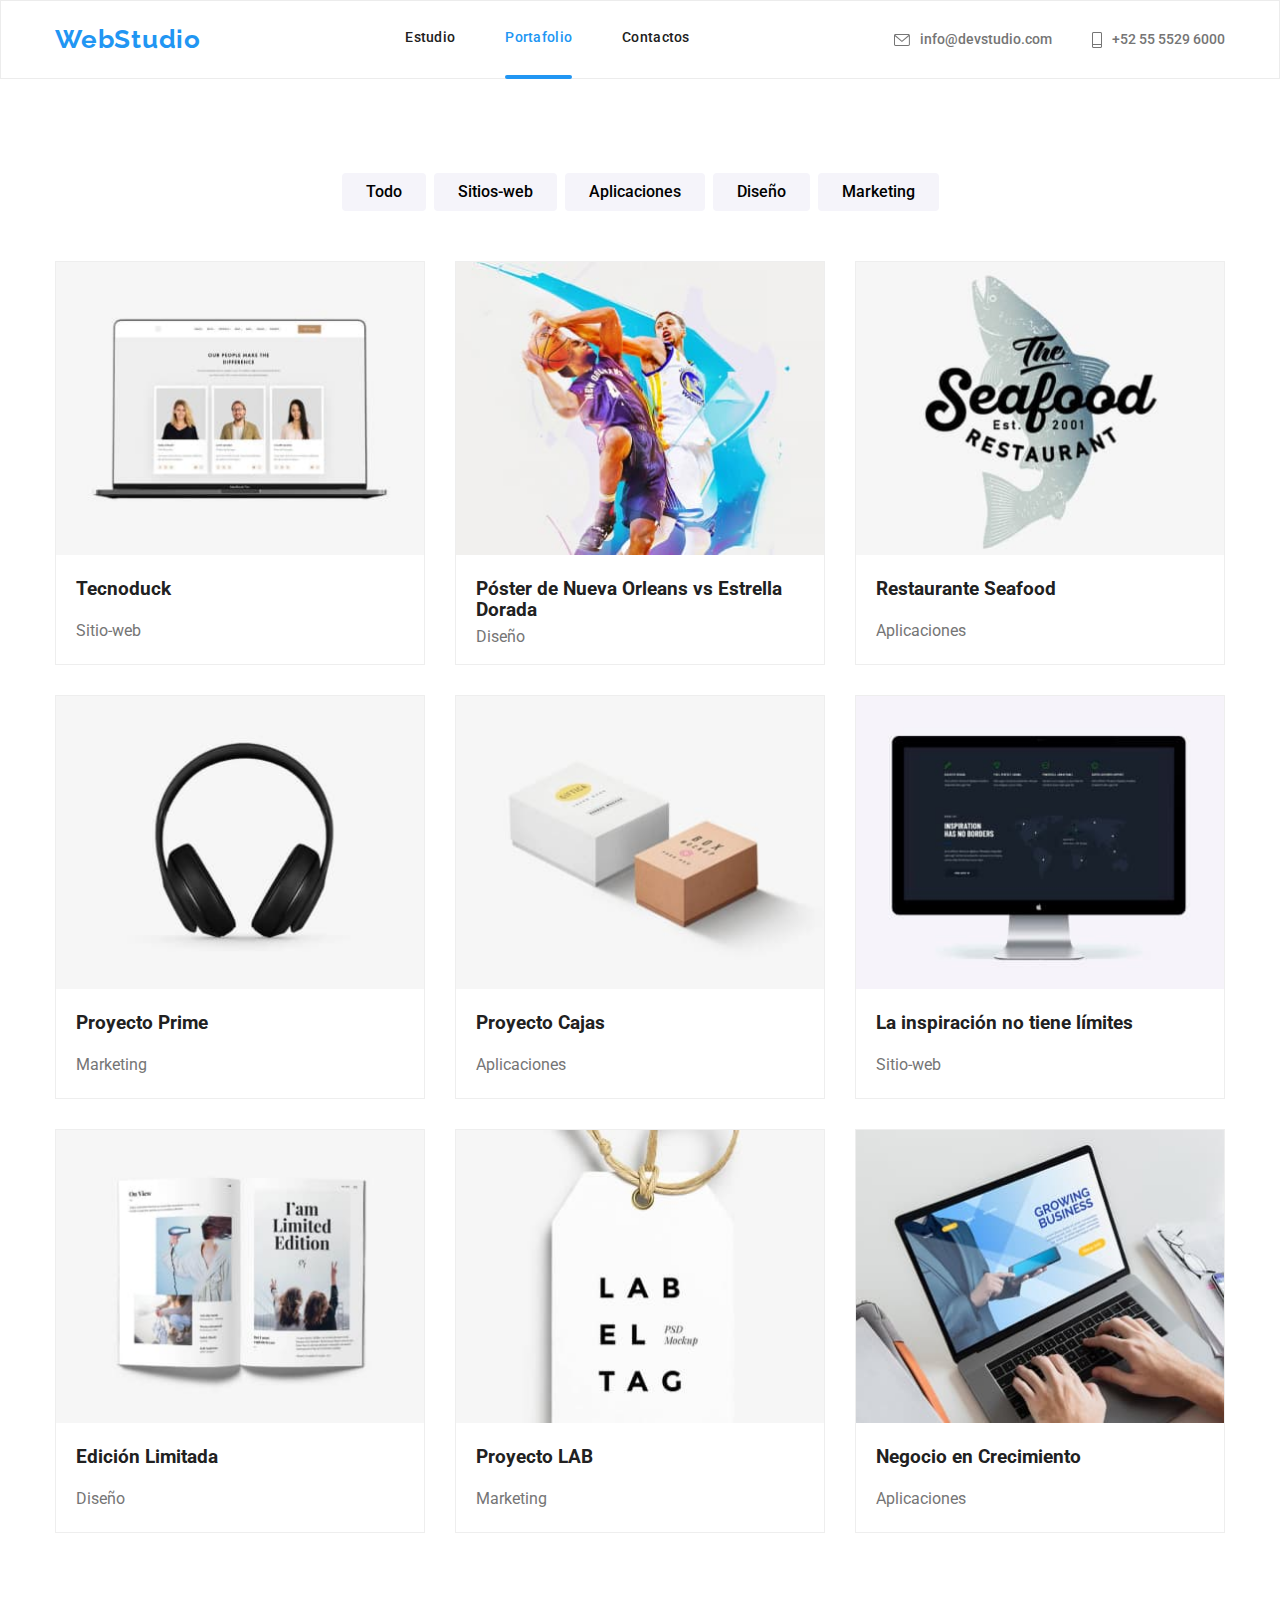
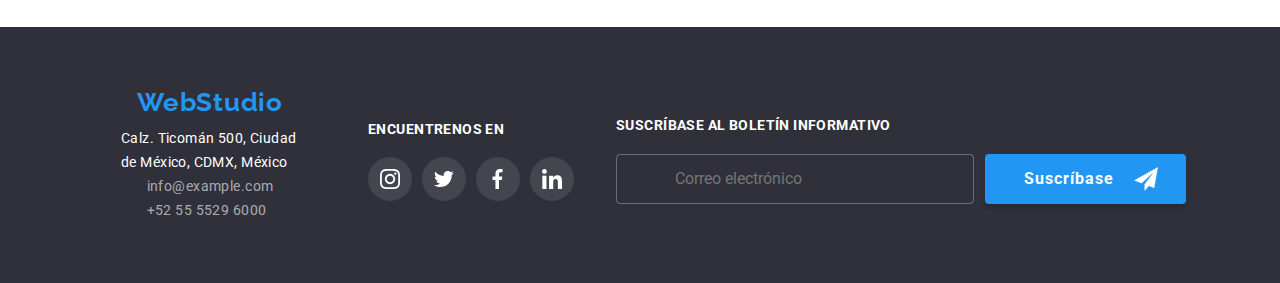
==== commit f5b1cb7d: "Final Fix" ====
--- a/portfolio.html
+++ b/portfolio.html
@@ -23,6 +23,11 @@
         <div class="mbl container">
           <a class="header__logo logo" href="./index.html">WebStudio</a>
           <nav>
+          <button type="button" class="mbl__menu js-open-menu">
+              <svg class="menu__open" width="40px" height="40px">
+                <use href="./images/icons.svg#icon-icon-burger"></use>
+              </svg>
+            </button>
             <ul class="navigation">
               <li class="navigation__page">
                 <a href="./index.html">Estudio</a>
@@ -31,12 +36,12 @@
                 <a href="./portfolio.html">Portafolio</a>
               </li>
               <li class="navigation__page">
-                <a href="./contactos.html">Contactos</a>
+                <a href="">Contactos</a>
               </li>
             </ul>
           </nav>
           <ul class="header__contact flex">
-            <li class="header__contact-division">
+            <li>
               <a class="header__mail" href="mailto:info@devstudio.com">
                 <svg class="header__icon" width="16" height="12">
                   <use
--- a/css/main.min.css
+++ b/css/main.min.css
@@ -114,14 +114,13 @@
 
 .navigation {
   display: none;
-  padding: 30px 0;
   font-weight: 500;
   font-size: 14px;
   line-height: 1.14;
   letter-spacing: 0.02em;
 }
-.navigation__page:not(:last-child) {
-  margin-right: 50px;
+.navigation__page > a {
+  padding: 30px 0;
 }
 .navigation__page.current {
   color: #2196f3;
@@ -130,6 +129,7 @@
 @media (min-width: 768px) {
   .navigation {
     display: flex;
+    gap: 50px;
   }
 }
 @media (min-width: 768px) and (max-width: 1199px) {
@@ -147,14 +147,15 @@
   }
 }
 .current::after {
-  top: 31px;
+  background: #2196f3;
+  border-radius: 2px;
+  position: relative;
+  cursor: pointer;
   display: block;
   content: "";
-  position: relative;
   width: 100%;
   height: 4px;
-  background: #2196f3;
-  border-radius: 2px;
+  top: 29px;
 }
 
 .mbl {
@@ -167,36 +168,59 @@
   display: flex;
   background: none;
 }
-.mbl__menu:hover, .mbl__menu:focus {
-  fill: #2196f3;
-}
-.mbl__title {
-  gap: 30px;
-  display: flex;
-  flex-wrap: wrap;
-  max-width: 900px;
-  padding: 200px 0;
-}
-
 @media (min-width: 768px) {
   .mbl__menu {
     display: none;
   }
 }
+.mbl__menu:hover, .mbl__menu:focus {
+  fill: #2196f3;
+}
+.mbl__title {
+  gap: 30px;
+  display: flex;
+  flex-wrap: wrap;
+  padding: 118px 0;
+  max-width: 360px;
+}
+@media (min-width: 480px) and (max-width: 1199px) {
+  .mbl__title {
+    padding: 200px 0;
+  }
+}
+@media (min-width: 1200px) {
+  .mbl__title {
+    max-width: 900px;
+    padding: 200px 0;
+  }
+}
+
 .hero {
   background: #2f303a;
-  background: url(../images/banner.jpg);
+  background: url(../images/mobile-banner.jpg);
   background-size: cover;
   background-repeat: no-repeat;
+}
+@media (min-width: 1200px) {
+  .hero {
+    background: url(../images/banner.jpg);
+    background-repeat: no-repeat;
+    background-size: cover;
+  }
 }
 .hero__title {
   width: 696px;
   font-weight: 900;
-  font-size: 44px;
+  font-size: 26px;
   line-height: 1.36;
   text-align: center;
   letter-spacing: 0.06em;
   color: #fff;
+}
+@media (min-width: 1200px) {
+  .hero__title {
+    font-size: 44px;
+  }
 }
 .hero__button {
   background: #2196f3;
@@ -269,7 +293,12 @@
   justify-content: center;
   flex-wrap: wrap;
   gap: 30px;
-  padding: 0;
+}
+@media (min-width: 1200px) {
+  .operations {
+    justify-content: space-between;
+    gap: 0;
+  }
 }
 
 .operation {
@@ -328,6 +357,7 @@
   .team__cards {
     justify-content: space-between;
     min-width: 100%;
+    gap: 20px;
   }
 }
 @media (min-width: 768px) and (max-width: 1199px) {
@@ -439,6 +469,7 @@
   .clients {
     justify-content: space-between;
     min-width: 100%;
+    gap: 20px;
   }
 }
 .clients__title {
@@ -891,27 +922,28 @@
 }
 
 .menu {
-  top: 50%;
-  left: 50%;
-  width: 100%;
-  height: 100%;
+  top: 0;
+  left: 0;
+  width: 100vw;
+  height: 100vh;
   position: fixed;
   background-color: #fff;
-  transform: translate(-50%, -50%);
-  transition: transform 250ms cubic-bezier(0.4, 0, 0.2, 1);
+  transform: translateX(100%);
+  transition: transform 250ms ease-in-out;
 }
 .menu__content {
   height: 100%;
   flex-wrap: wrap;
   padding: 48px 40px;
+  flex-direction: column;
+  justify-content: space-between;
 }
 .menu__x-close {
-  top: 21px;
-  right: 25.33px;
+  top: 30px;
+  border: none;
+  right: 25px;
+  background: none;
   position: absolute;
-  text-align: center;
-  background: none;
-  border: none;
 }
 .menu__x-close:hover, .menu__x-close:focus {
   fill: #2196f3;
@@ -927,6 +959,10 @@
 .menu__navigation > li {
   margin: 16px 0;
 }
+.menu__communication {
+  flex-wrap: wrap;
+  gap: 64px;
+}
 .menu__contact {
   max-height: 102px;
   width: 100%;
@@ -964,5 +1000,8 @@
   color: #2196f3;
   letter-spacing: 0.02em;
 }
+.menu.is-open {
+  transform: translateX(0);
+}
 
 /*# sourceMappingURL=main.min.css.map */
